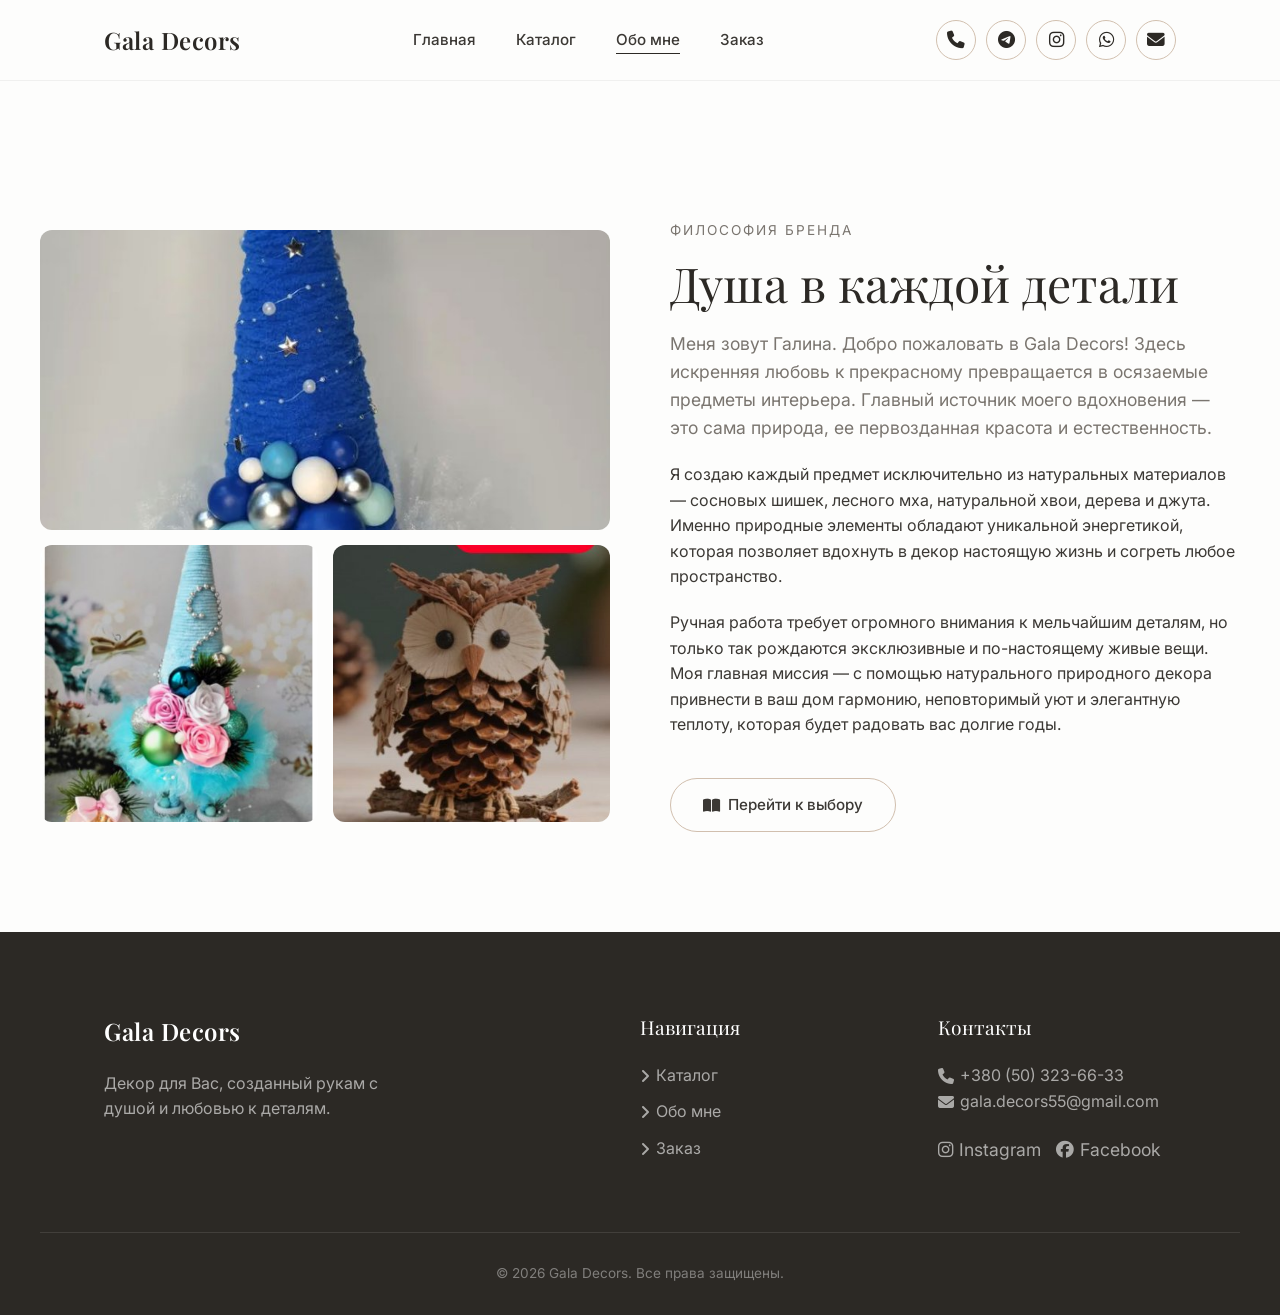
==== about.html @ 4450b1bb "First commit with dynamic catalog and updated UI" ====
<!DOCTYPE html>
<html lang="ru">
<head>
    <meta charset="UTF-8">
    <meta name="viewport" content="width=device-width, initial-scale=1.0">
    <title>Обо мне | Gala Decors</title>
    <link rel="preconnect" href="https://fonts.googleapis.com">
    <link rel="preconnect" href="https://fonts.gstatic.com" crossorigin>
    <link href="https://fonts.googleapis.com/css2?family=Inter:wght@300;400;500&family=Playfair+Display:ital,wght@0,400;0,600;1,400&display=swap" rel="stylesheet">
    <link rel="stylesheet" href="https://cdnjs.cloudflare.com/ajax/libs/font-awesome/6.4.0/css/all.min.css">
    <link rel="stylesheet" href="css/style.css">
    <style>
        .about-grid {
            display: grid;
            grid-template-columns: 1fr 1fr;
            gap: 60px;
            align-items: center;
        }
        @media (max-width: 768px) {
            .about-grid { grid-template-columns: 1fr; }
        }
        .about-image {
            background: var(--secondary-color) url('images/hero-bg.png') center/cover no-repeat;
            aspect-ratio: 4/5;
            border-radius: 12px;
        }
    </style>
</head>
<body>
    <header class="header">
        <div class="container header-inner">
            <a href="index.html" class="logo">Gala Decors</a>
            <nav class="nav">
                <ul class="nav-list">
                    <li><a href="index.html" class="nav-link">Главная</a></li>
                    <li><a href="catalog.html" class="nav-link">Каталог</a></li>
                    <li><a href="about.html" class="nav-link active">Обо мне</a></li>
                    <li><a href="order.html" class="nav-link">Заказ</a></li>
                </ul>
            </nav>
            <div class="header-contacts">
                <a href="tel:+380503236633" class="contact-link" title="Телефон"><i class="fa-solid fa-phone"></i></a>
                <a href="tg://resolve?domain=username" target="_blank" class="contact-link" title="Telegram"><i class="fa-brands fa-telegram"></i></a>
                <a href="https://instagram.com/gala_decors" target="_blank" class="contact-link" title="Instagram"><i class="fa-brands fa-instagram"></i></a>
                <a href="https://wa.me/380503236633" target="_blank" class="contact-link" title="WhatsApp"><i class="fa-brands fa-whatsapp"></i></a>
                <a href="mailto:gala.decors55@gmail.com" class="contact-link" title="Email"><i class="fa-solid fa-envelope"></i></a>
            </div>
            <button class="menu-toggle" aria-label="Открыть меню">
                <span></span>
                <span></span>
            </button>
        </div>
    </header>

    <main style="padding-top: 120px;">
        <section class="section container animate-on-scroll fade-up">
            <div class="about-grid">
                <div class="about-images-collage" style="display: grid; grid-template-columns: 1fr 1fr; gap: 15px;">
                    <div style="grid-column: span 2; background: url('images/topotushki/1.jpg') center/cover no-repeat; border-radius: 12px; min-height: 300px;"></div>
                    <div style="background: url('images/wreaths/2.jpg') center/cover no-repeat; border-radius: 12px; aspect-ratio: 1;"></div>
                    <div style="background: url('images/birds/2.jpg') center/cover no-repeat; border-radius: 12px; aspect-ratio: 1;"></div>
                </div>
                <div class="about-text">
                    <span class="subtitle">Философия бренда</span>
                    <h1 class="main-title" style="font-size: 3rem;">Душа в каждой детали</h1>
                    <p style="margin-bottom: 20px; font-size: 1.1rem; color: var(--light-text);">
                        Меня зовут Галина. Добро пожаловать в Gala Decors! Здесь искренняя любовь к прекрасному превращается в осязаемые предметы интерьера. Главный источник моего вдохновения — это сама природа, ее первозданная красота и естественность.
                    </p>
                    <p style="margin-bottom: 20px;">
                        Я создаю каждый предмет исключительно из натуральных материалов — сосновых шишек, лесного мха, натуральной хвои, дерева и джута. Именно природные элементы обладают уникальной энергетикой, которая позволяет вдохнуть в декор настоящую жизнь и согреть любое пространство.
                    </p>
                    <p style="margin-bottom: 20px;">
                        Ручная работа требует огромного внимания к мельчайшим деталям, но только так рождаются эксклюзивные и по-настоящему живые вещи. Моя главная миссия — с помощью натурального природного декора привнести в ваш дом гармонию, неповторимый уют и элегантную теплоту, которая будет радовать вас долгие годы.
                    </p>
                    <a href="catalog.html" class="btn btn-hero" style="margin-top: 20px;"><i class="fa-solid fa-book-open"></i> Перейти к выбору</a>
                </div>
            </div>
        </section>
    </main>

    <footer class="footer">
        <div class="container footer-inner">
            <div class="footer-brand">
                <a href="index.html" class="logo">Gala Decors</a>
                <p class="footer-text">Декор для Вас, созданный рукам с душой и любовью к деталям.</p>
            </div>
            <div class="footer-links">
                <h4 class="footer-title">Навигация</h4>
                <ul>
                    <li><a href="catalog.html"><i class="fa-solid fa-angle-right"></i> Каталог</a></li>
                    <li><a href="about.html"><i class="fa-solid fa-angle-right"></i> Обо мне</a></li>
                    <li><a href="order.html"><i class="fa-solid fa-angle-right"></i> Заказ</a></li>
                </ul>
            </div>
            <div class="footer-contact">
                <h4 class="footer-title">Контакты</h4>
                <p><a href="tel:+380503236633"><i class="fa-solid fa-phone"></i> +380 (50) 323-66-33</a></p>
                <p><a href="mailto:gala.decors55@gmail.com"><i class="fa-solid fa-envelope"></i> gala.decors55@gmail.com</a></p>
                <div class="social-links">
                    <a href="https://instagram.com/gala_decors" target="_blank" rel="noopener"><i class="fa-brands fa-instagram"></i> Instagram</a>
                    <a href="https://www.facebook.com/checkpoint/1501092823525282/?next=https%3A%2F%2Fwww.facebook.com%2F&__req=9" target="_blank" rel="noopener"><i class="fa-brands fa-facebook"></i> Facebook</a>
                </div>
            </div>
        </div>
        <div class="footer-bottom container">
            <p>&copy; 2026 Gala Decors. Все права защищены.</p>
        </div>
    </footer>

    <script src="js/script.js"></script>
</body>
</html>
---- css/style.css ----
/* css/style.css */
:root {
  --primary-color: #2c2925;
  --secondary-color: #f7f5f0;
  --accent-color: #d1bfae;
  --accent-hover: #bda692;
  --text-color: #3b3834;
  --light-text: #7a756f;
  --bg-color: #fdfdfc;
  
  --font-heading: 'Playfair Display', serif;
  --font-body: 'Inter', sans-serif;
  
  --transition-smooth: all 0.6s cubic-bezier(0.16, 1, 0.3, 1);
  --transition-fast: all 0.3s ease;
}

* { margin: 0; padding: 0; box-sizing: border-box; }
body { font-family: var(--font-body); color: var(--text-color); background-color: var(--bg-color); line-height: 1.6; -webkit-font-smoothing: antialiased; }
a { text-decoration: none; color: inherit; transition: var(--transition-fast); }
ul { list-style: none; }
.container { max-width: 1200px; margin: 0 auto; padding: 0 5%; }
.section { padding: 100px 0; }
h1, h2, h3, h4, h5, h6, .logo { font-family: var(--font-heading); font-weight: 400; }
.logo { font-size: 1.5rem; font-weight: 600; letter-spacing: 0.5px; color: var(--primary-color); }
.main-title { font-size: clamp(2.5rem, 5vw, 4.5rem); line-height: 1.1; margin-bottom: 20px; color: var(--primary-color); }
.section-title { font-size: 2.2rem; margin-bottom: 40px; }
.subtitle { text-transform: uppercase; letter-spacing: 2px; font-size: 0.85rem; color: var(--light-text); display: block; margin-bottom: 15px; }

/* Header */
.header { position: fixed; top: 0; left: 0; width: 100%; z-index: 100; background: rgba(253, 253, 252, 0.85); backdrop-filter: blur(10px); border-bottom: 1px solid rgba(0, 0, 0, 0.05); transition: var(--transition-smooth); }
.header.scrolled { padding: 10px 0; box-shadow: 0 5px 20px rgba(0, 0, 0, 0.05); }
.header-inner { display: flex; justify-content: space-between; align-items: center; height: 80px; }
.nav-list { display: flex; gap: 40px; }
.nav-link { font-size: 0.95rem; font-weight: 500; color: var(--text-color); position: relative; }
.nav-link::after { content: ''; position: absolute; bottom: -5px; left: 0; width: 0; height: 1px; background-color: var(--primary-color); transition: var(--transition-fast); }
.nav-link:hover::after, .nav-link.active::after { width: 100%; }
.header-contacts { display: flex; gap: 10px; }
.header-contacts .contact-link { font-size: 1.1rem; border: 1px solid var(--accent-color); border-radius: 50%; width: 40px; height: 40px; display: inline-flex; align-items: center; justify-content: center; transition: var(--transition-fast); color: var(--primary-color); }
.header-contacts .contact-link:hover { background: var(--accent-color); color: #fff; border-color: var(--accent-color); }
.menu-toggle { display: none; background: none; border: none; cursor: pointer; width: 30px; height: 20px; position: relative; z-index: 101; }
.menu-toggle span { position: absolute; width: 100%; height: 2px; background: var(--primary-color); transition: var(--transition-fast); left: 0; }
.menu-toggle span:first-child { top: 0; }
.menu-toggle span:last-child { bottom: 0; }
.menu-toggle.active span:first-child { transform: translateY(9px) rotate(45deg); }
.menu-toggle.active span:last-child { transform: translateY(-9px) rotate(-45deg); }

/* Hero Section */
.hero { height: 100vh; min-height: 600px; display: flex; align-items: center; position: relative; overflow: hidden; padding-top: 80px; }
.hero-bg { position: absolute; top: 0; right: 0; width: 45%; height: 100%; background: var(--secondary-color) url('../images/hero-bg.png') center/cover no-repeat; z-index: -1; border-bottom-left-radius: 30%; box-shadow: -10px 10px 30px rgba(0,0,0,0.05); }
.hero-content { position: relative; z-index: 1; }
.hero-text { font-size: 1.1rem; color: var(--light-text); margin-bottom: 40px; max-width: 450px; }

/* Buttons */
.hero-actions { display: flex; gap: 20px; }
.btn { display: inline-flex; align-items: center; justify-content: center; gap: 8px; padding: 14px 32px; border-radius: 40px; font-weight: 500; font-size: 0.95rem; cursor: pointer; text-align: center; }
.btn-primary { background: var(--primary-color); color: #fff; border: 1px solid var(--primary-color); }
.btn-primary:hover { background: var(--accent-color); border-color: var(--accent-color); color: #fff; }
.btn-outline { background: #fff; color: var(--primary-color); border: 1px solid var(--primary-color); display: inline-flex; align-items: center; justify-content: center; gap: 8px; }
.btn-outline:hover { background: var(--primary-color); color: #fff; }

.btn-hero { background: transparent; color: var(--text-color); border: 1px solid var(--accent-color); display: inline-flex; align-items: center; justify-content: center; gap: 8px; transition: var(--transition-fast); }
.btn-hero:hover { background: var(--accent-color); border-color: var(--accent-color); color: #fff; }


/* Products / Catalog */
.section-header { display: flex; justify-content: space-between; align-items: flex-end; margin-bottom: 40px; }
.link-arrow { color: var(--light-text); font-weight: 500; }
.link-arrow:hover { color: var(--primary-color); letter-spacing: 0.5px; }
.product-grid { display: grid; grid-template-columns: repeat(auto-fill, minmax(250px, 1fr)); gap: 30px; } /* ~10% smaller sizes */
.product-card { display: block; animation: fadeIn 0.4s ease forwards; }

/* Catalog filters */
.catalog-nav { display: flex; flex-wrap: wrap; gap: 10px; margin-bottom: 40px; }
.filter-btn { padding: 8px 20px; border-radius: 30px; border: 1px solid var(--accent-color); background: transparent; cursor: pointer; font-family: var(--font-body); transition: var(--transition-fast); }
.filter-btn.active, .filter-btn:hover { background: var(--accent-color); color: #fff; }

.product-image-wrapper { overflow: hidden; border-radius: 12px; margin-bottom: 15px; background: var(--secondary-color); aspect-ratio: 1/1; position: relative; } /* Square aspect */
.product-placeholder { width: 100%; height: 100%; background: linear-gradient(45deg, #f0ede6, #e6e2da); transition: transform 0.8s ease; position: relative; }
.product-card:hover .product-placeholder { transform: scale(1.05); }
.product-name { font-size: 1.1rem; margin-bottom: 5px; }
.product-price { color: var(--light-text); font-weight: 500; font-size: 0.95rem; }
.placeholder-text { position: absolute; top: 50%; left: 50%; transform: translate(-50%, -50%); color: rgba(0,0,0,0.4); font-family: var(--font-body); font-weight: 500; font-size: 0.9rem; text-align: center; }

/* Footer */
.footer { background: var(--primary-color); color: #fff; padding: 80px 0 30px; }
.footer .logo { color: #fff; margin-bottom: 20px; display: inline-block; }
.footer-inner { display: grid; grid-template-columns: 2fr 1fr 1fr; gap: 60px; margin-bottom: 60px; }
.footer-text { color: rgba(255, 255, 255, 0.6); max-width: 300px; }
.footer-title { font-size: 1.2rem; margin-bottom: 20px; }
.footer-links ul li { margin-bottom: 10px; }
.footer-links a, .footer-contact a { color: rgba(255, 255, 255, 0.6); display: inline-flex; align-items: center; gap: 6px; }
.footer-links a:hover, .footer-contact a:hover { color: #fff; }
.social-links { margin-top: 20px; display: flex; gap: 15px; }
.social-links a { font-size: 1.1rem; }
.footer-bottom { text-align: center; padding-top: 30px; border-top: 1px solid rgba(255, 255, 255, 0.1); color: rgba(255, 255, 255, 0.4); font-size: 0.85rem; }

/* Animations */
.animate-on-scroll { opacity: 0; transition: var(--transition-smooth); }
.fade-up { transform: translateY(40px); }
.fade-in { transform: scale(0.95); }
.animate-on-scroll.is-visible { opacity: 1; transform: translateY(0) scale(1); }
@keyframes fadeIn { from { opacity: 0; transform: translateY(10px); } to { opacity: 1; transform: translateY(0); } }

/* Responsive */
@media (max-width: 768px) {
  .header-inner { height: 70px; }
  .nav { position: fixed; top: 0; left: -100%; width: 100%; height: 100vh; background: var(--bg-color); display: flex; align-items: center; justify-content: center; transition: var(--transition-smooth); z-index: 100; }
  .nav.active { left: 0; }
  .nav-list { flex-direction: column; text-align: center; gap: 30px; }
  .nav-link { font-size: 1.5rem; }
  .header-contacts { display: none; }
  .menu-toggle { display: block; }
  .hero-bg { width: 100%; border-radius: 0; opacity: 0.5; }
  .hero-actions { flex-direction: column; }
  .footer-inner { grid-template-columns: 1fr; gap: 40px; }
  .hero-content { padding-right: 0 !important; }
}
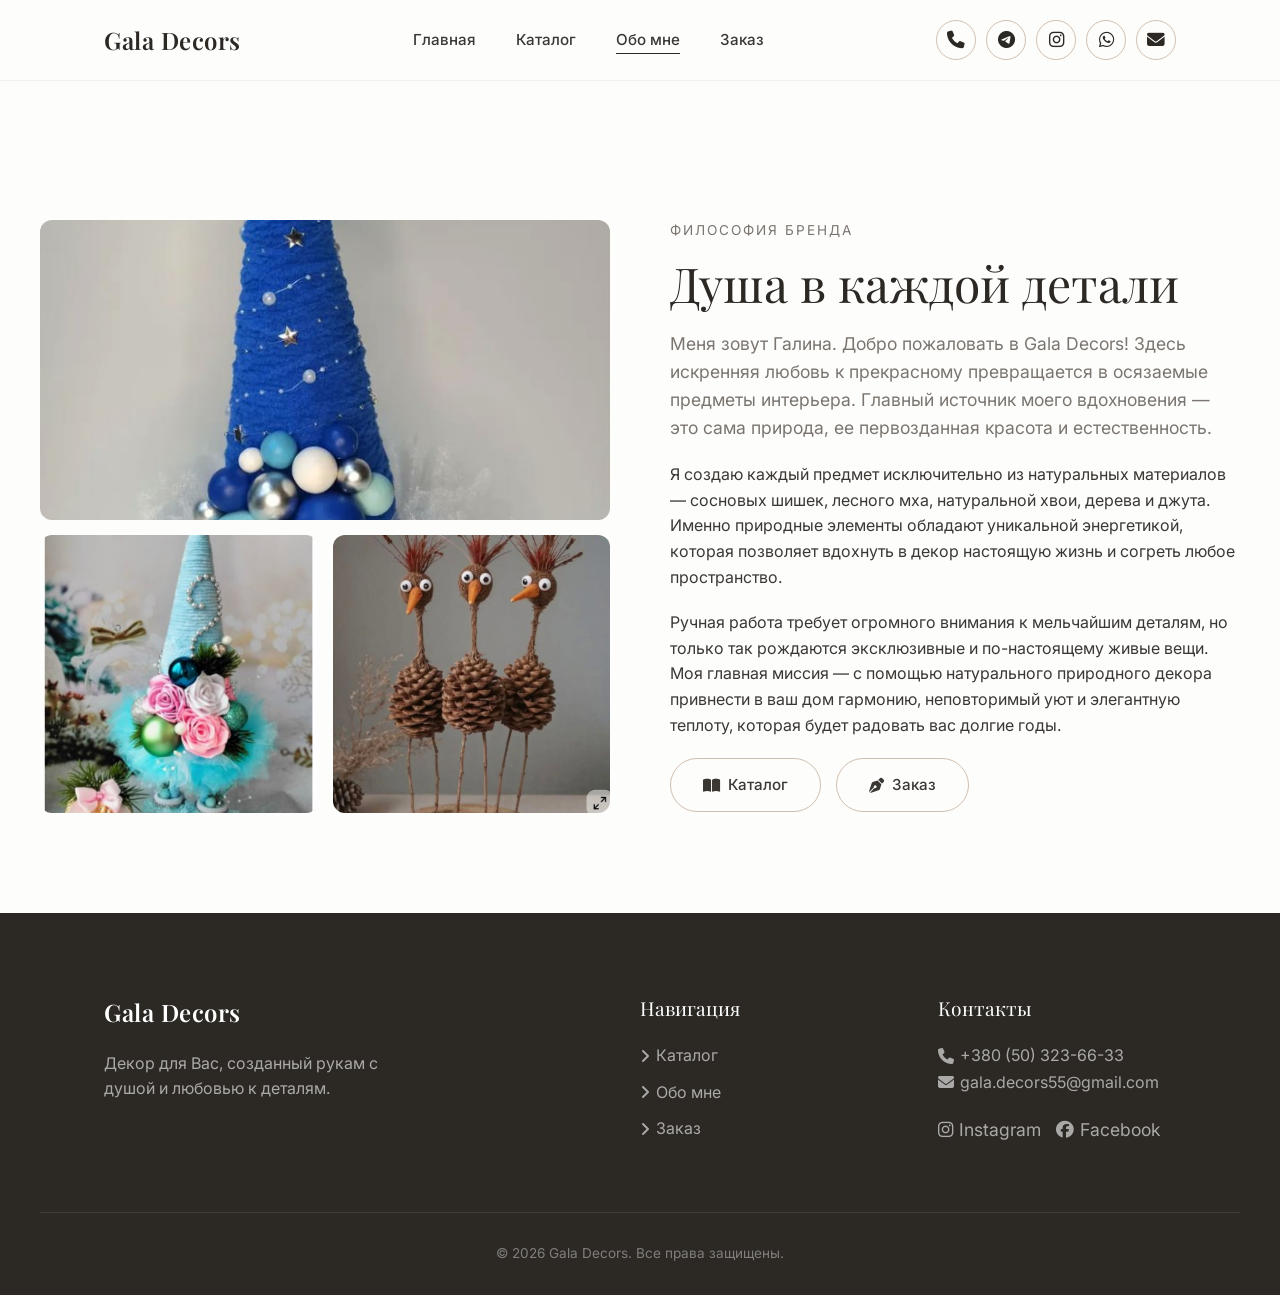
==== commit ad56dbd5: "Organize images and setup dynamic favorites loading" ====
--- a/about.html
+++ b/about.html
@@ -72,7 +72,10 @@
                     <p style="margin-bottom: 20px;">
                         Ручная работа требует огромного внимания к мельчайшим деталям, но только так рождаются эксклюзивные и по-настоящему живые вещи. Моя главная миссия — с помощью натурального природного декора привнести в ваш дом гармонию, неповторимый уют и элегантную теплоту, которая будет радовать вас долгие годы.
                     </p>
-                    <a href="catalog.html" class="btn btn-hero" style="margin-top: 20px;"><i class="fa-solid fa-book-open"></i> Перейти к выбору</a>
+                    <div style="display: flex; gap: 15px; margin-top: 20px;">
+                        <a href="catalog.html" class="btn btn-hero"><i class="fa-solid fa-book-open"></i> Каталог</a>
+                        <a href="order.html" class="btn btn-hero"><i class="fa-solid fa-pen-nib"></i> Заказ</a>
+                    </div>
                 </div>
             </div>
         </section>
